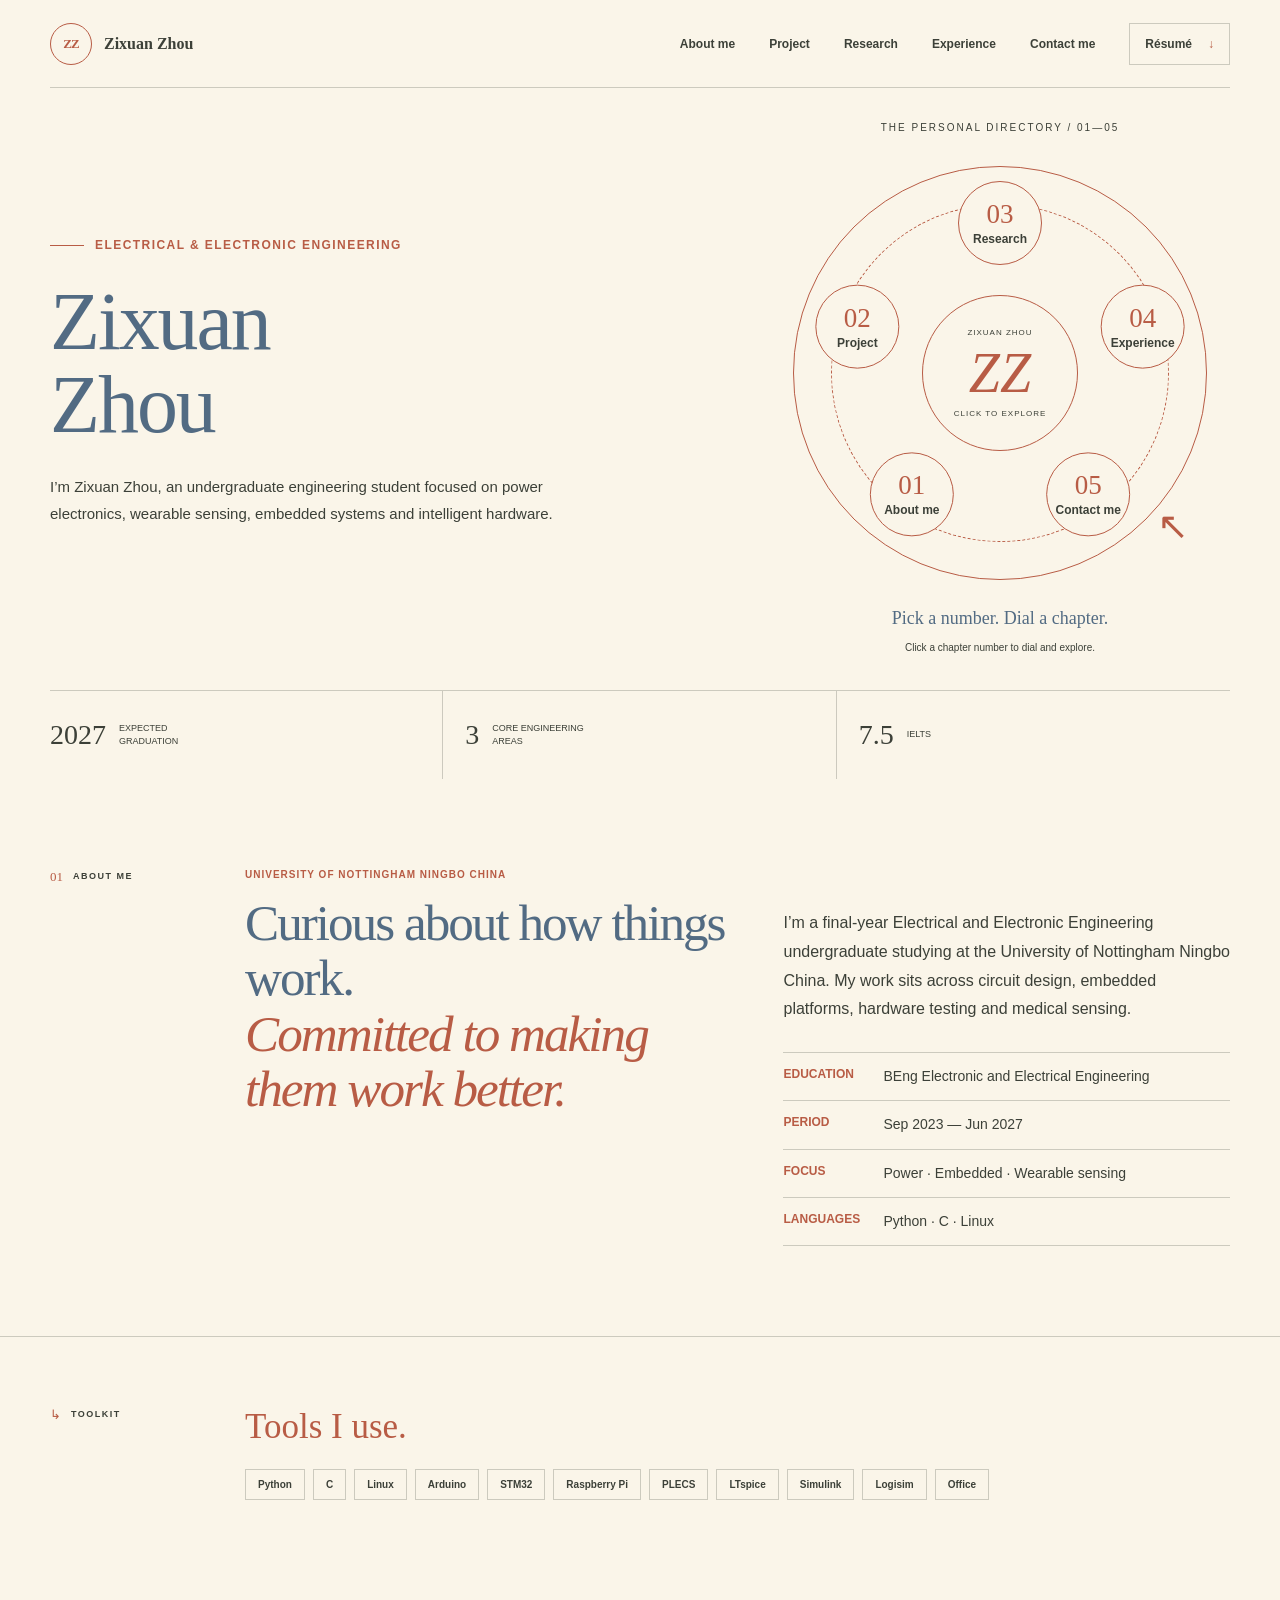
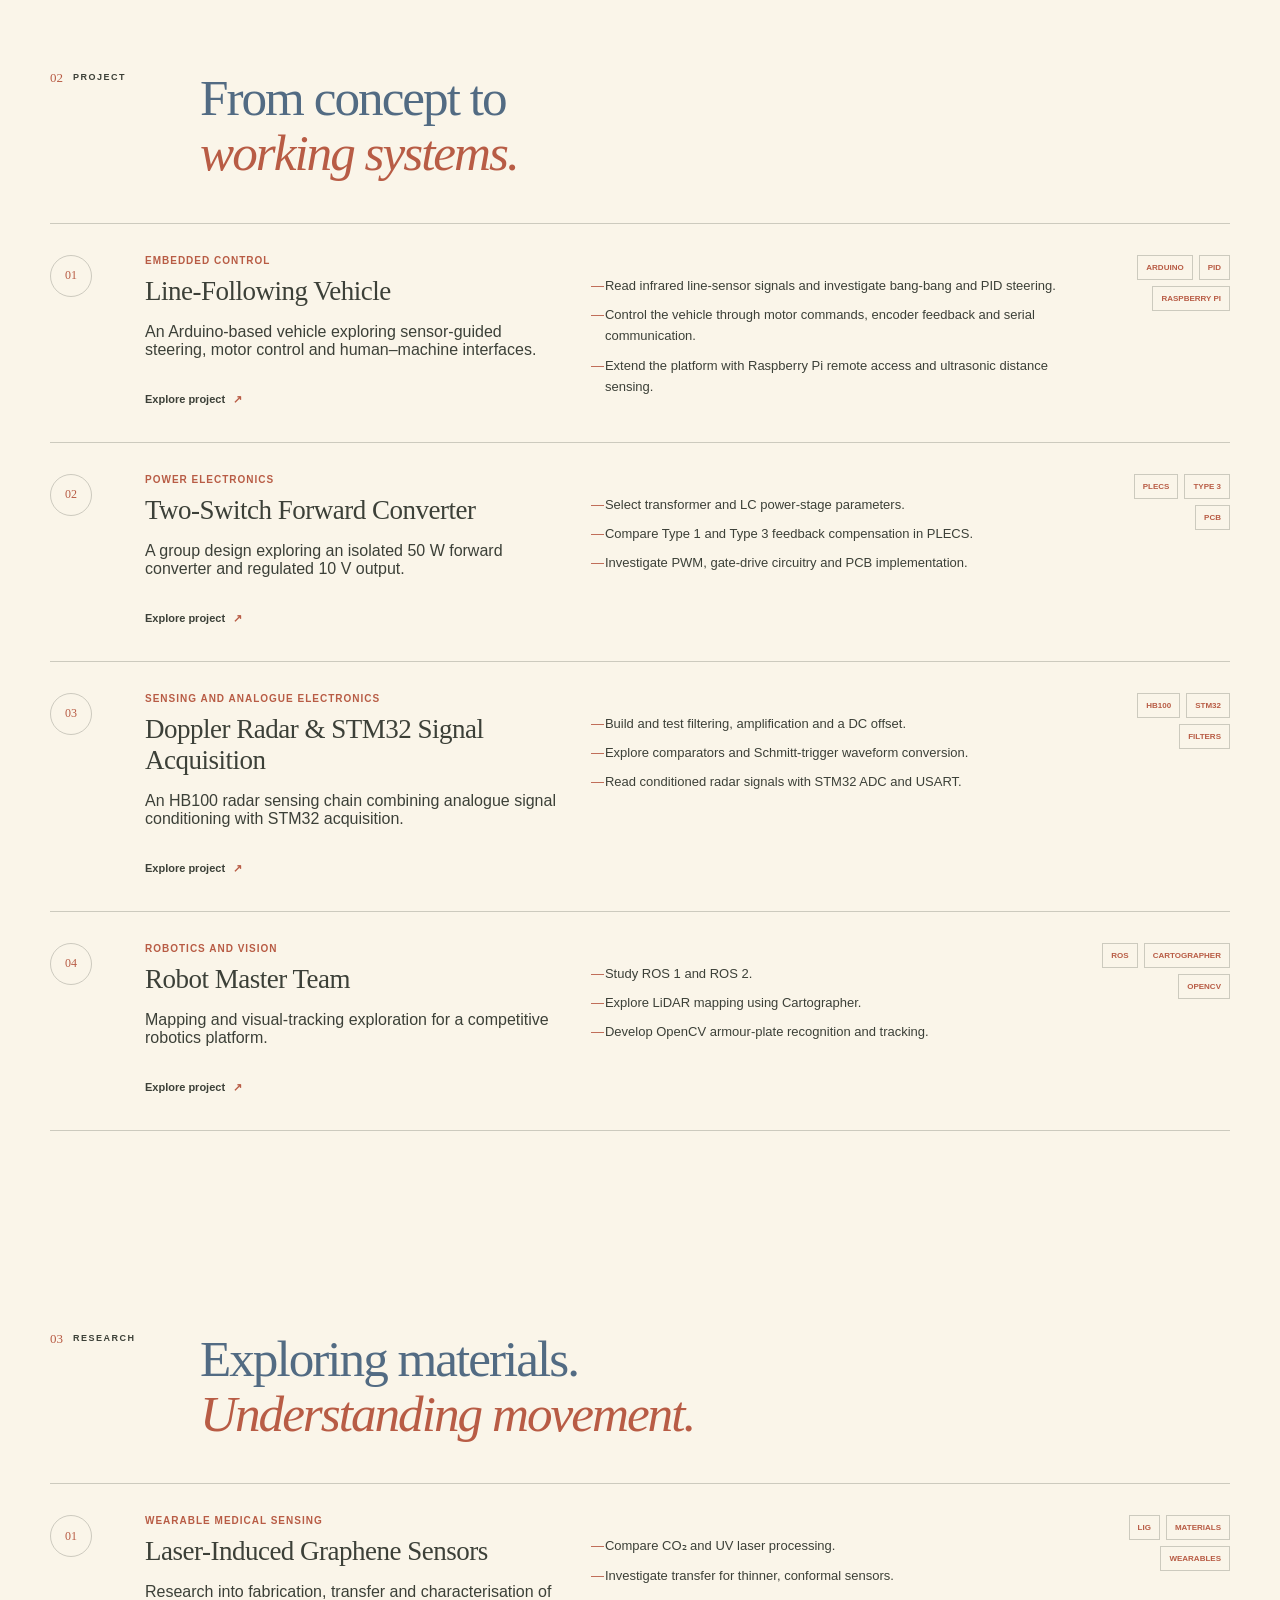
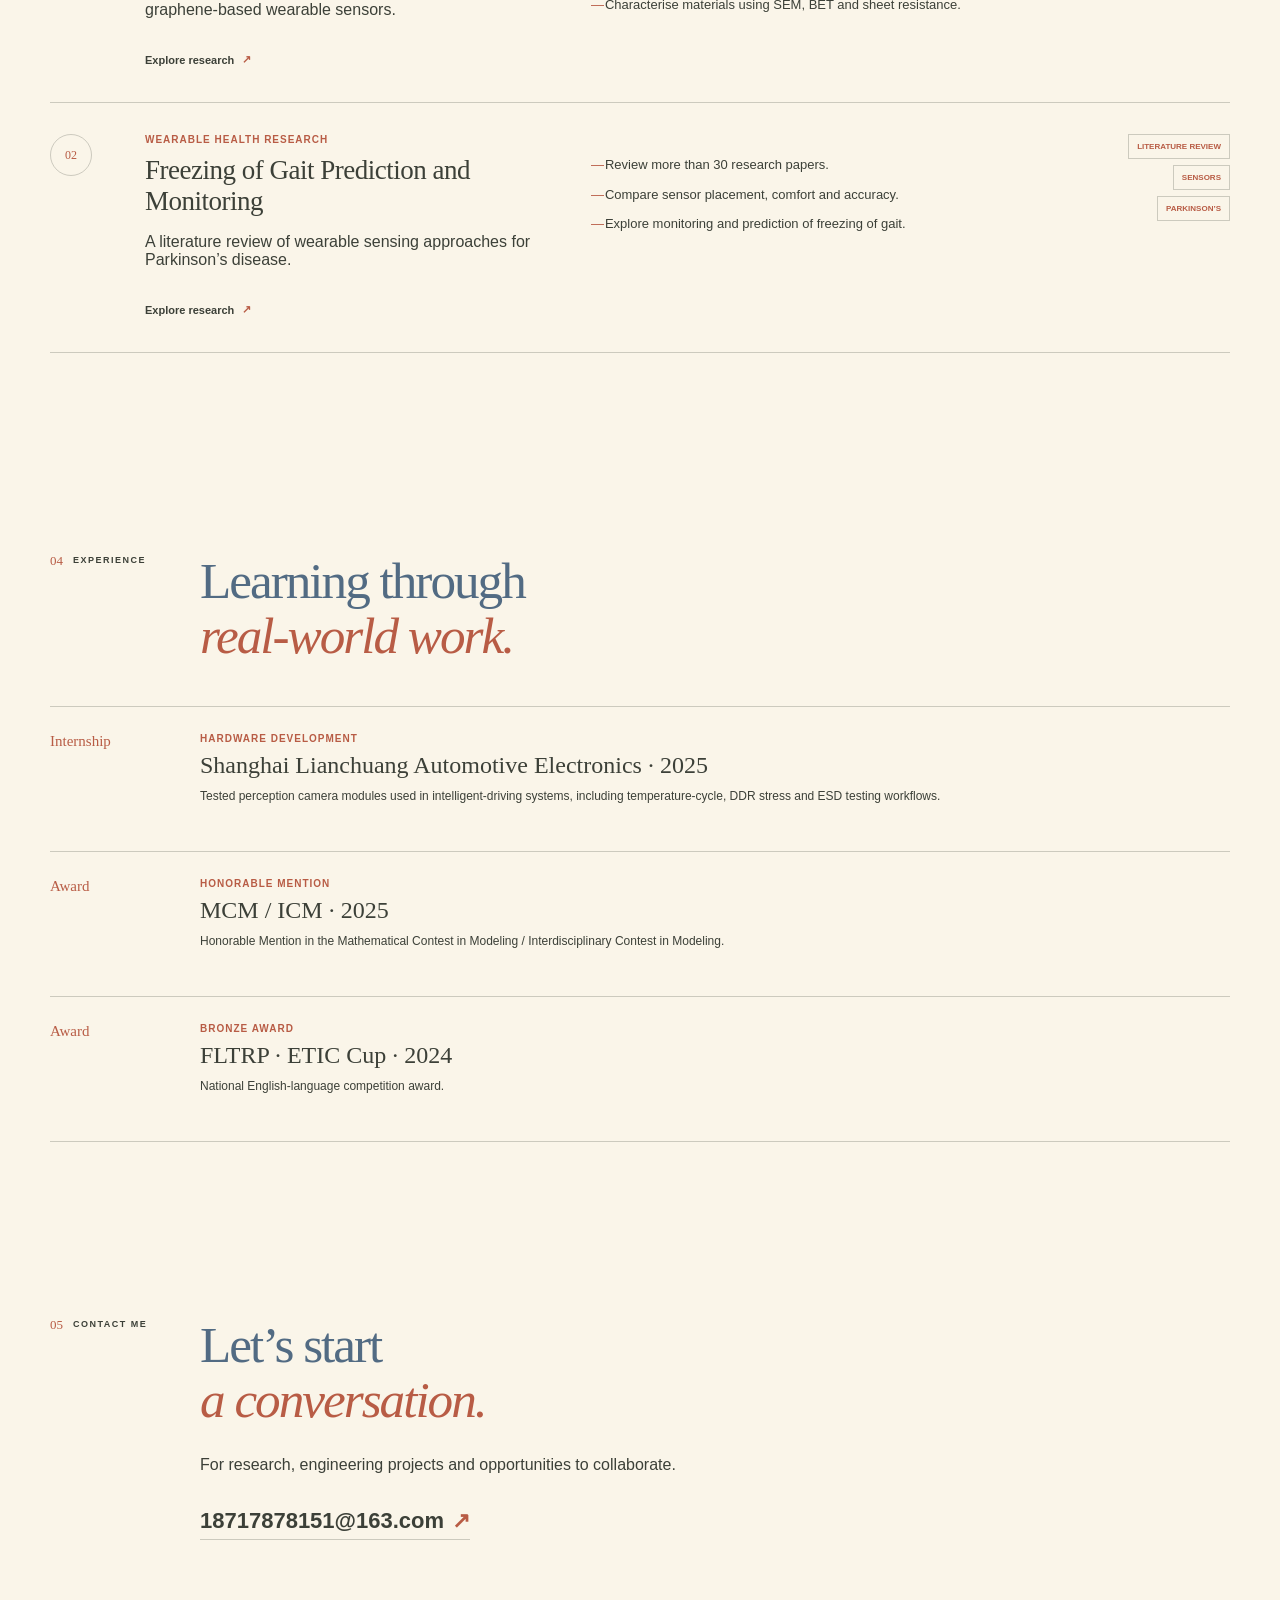
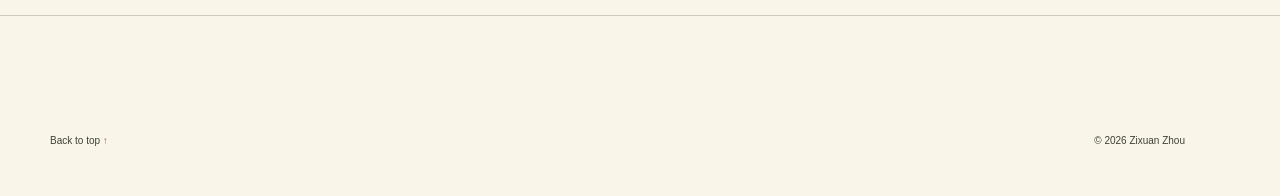
==== personal_web_new/index.html @ b35bfcdf "Publish AI-generated and human-guided personal websites" ====
<!doctype html>
<html lang="en">
  <head>
    <meta charset="UTF-8">
    <meta name="viewport" content="width=device-width, initial-scale=1">
    <meta name="description" content="Portfolio of Zixuan Zhou, Electrical and Electronic Engineering student.">
    <title>Zixuan Zhou — Electrical &amp; Electronic Engineer</title>
    <link rel="stylesheet" href="styles.css">
  </head>
  <body>
    <header class="nav-shell">
      <a class="brand" href="#top" aria-label="Zixuan Zhou home">
        <span class="brand-mark">ZZ</span>
        <span>Zixuan Zhou</span>
      </a>
      <nav aria-label="Primary navigation">
        <a href="#profile">About me</a>
        <a href="#projects">Project</a><a href="#research">Research</a>
        <a href="#experience">Experience</a>
        <a href="#contact">Contact me</a>
        <a class="nav-resume" href="周子瑄简历.pdf" download>Résumé <span aria-hidden="true">↓</span></a>
      </nav>
    </header>

    <main id="top">
      <section class="hero" aria-labelledby="hero-title">
        <div class="hero-copy">
          <p class="kicker"><span></span> Electrical &amp; Electronic Engineering</p>
          <h1 id="hero-title">Zixuan<br>Zhou</h1>
          <p class="hero-summary">I’m Zixuan Zhou, an undergraduate engineering student focused on power electronics, wearable sensing, embedded systems and intelligent hardware.</p>
        </div>

        <div class="hero-visual rotary-directory" aria-label="Rotary telephone directory">
          <p class="dial-eyebrow">THE PERSONAL DIRECTORY / 01—05</p>
          <div class="dial-body">
            <div class="dial-track" aria-hidden="true"></div>
            <div class="dial-wheel">
              <a class="dial-hole" style="--angle:-144deg" href="#profile" data-dial="0" aria-label="Dial About me"><span class="dial-number">01</span><span class="dial-label">About me</span></a>
              <a class="dial-hole" style="--angle:-72deg" href="#projects" data-dial="1" aria-label="Dial Project"><span class="dial-number">02</span><span class="dial-label">Project</span></a>
              <a class="dial-hole" style="--angle:0deg" href="#research" data-dial="2" aria-label="Dial Research"><span class="dial-number">03</span><span class="dial-label">Research</span></a>
              <a class="dial-hole" style="--angle:72deg" href="#experience" data-dial="3" aria-label="Dial Experience"><span class="dial-number">04</span><span class="dial-label">Experience</span></a>
              <a class="dial-hole" style="--angle:144deg" href="#contact" data-dial="4" aria-label="Dial Contact me"><span class="dial-number">05</span><span class="dial-label">Contact me</span></a>
            </div>
            <div class="dial-hub"><span>ZIXUAN ZHOU</span><strong>ZZ</strong><span>CLICK TO EXPLORE</span></div>
            <span class="dial-stop" aria-hidden="true">↖</span>
          </div>
          <p class="dial-status" aria-live="polite">Pick a number. Dial a chapter.</p>
          <p class="dial-hint">Click a chapter number to dial and explore.</p>
        </div>

        <div class="hero-index" aria-label="Portfolio highlights">
          <div><strong>2027</strong><span>Expected graduation</span></div>
          <div><strong>3</strong><span>Core engineering areas</span></div>
          <div><strong>7.5</strong><span>IELTS</span></div>
        </div>
      </section>

      <section id="profile" aria-labelledby="profile-title">
      <div class="profile" aria-labelledby="profile-title">
        <div class="section-label">
          <span>01</span>
          <p>About me</p>
        </div>
        <div class="profile-heading">
          <p class="kicker">University of Nottingham Ningbo China</p>
          <h2 id="profile-title">Curious about how things work.<br><em>Committed to making them work better.</em></h2>
        </div>
        <div class="profile-content">
          <p>I’m a final-year Electrical and Electronic Engineering undergraduate studying at the University of Nottingham Ningbo China. My work sits across circuit design, embedded platforms, hardware testing and medical sensing.</p>
          <dl class="facts">
            <div><dt>Education</dt><dd>BEng Electronic and Electrical Engineering</dd></div>
            <div><dt>Period</dt><dd>Sep 2023 — Jun 2027</dd></div>
            <div><dt>Focus</dt><dd>Power · Embedded · Wearable sensing</dd></div>
            <div><dt>Languages</dt><dd>Python · C · Linux</dd></div>
          </dl>
        </div>
      </div>
      <div class="toolbox" aria-labelledby="toolbox-title">
        <div class="section-label">
          <span aria-hidden="true">↳</span>
          <p>Toolkit</p>
        </div>
        <div>
          <h2 id="toolbox-title">Tools I use.</h2>
          <div class="tool-list">
            <span>Python</span><span>C</span><span>Linux</span><span>Arduino</span>
            <span>STM32</span><span>Raspberry Pi</span><span>PLECS</span>
            <span>LTspice</span><span>Simulink</span><span>Logisim</span><span>Office</span>
          </div>
        </div>
      </div>
      </section>




<section class="projects" id="projects" aria-labelledby="projects-title"><header class="section-header"><div class="section-label"><span>02</span><p>Project</p></div><h2 id="projects-title">From concept to<br><em>working systems.</em></h2></header><article class="project"><div class="project-number">01</div><div class="project-main"><p class="kicker">Embedded control</p><h3>Line-Following Vehicle</h3><p>An Arduino-based vehicle exploring sensor-guided steering, motor control and human–machine interfaces.</p><a class="text-link detail-link" href="details/line-following-vehicle.html"><span class="detail-link-label">Explore project</span> <span aria-hidden="true">↗</span></a></div><ul class="project-details"><li>Read infrared line-sensor signals and investigate bang-bang and PID steering.</li><li>Control the vehicle through motor commands, encoder feedback and serial communication.</li><li>Extend the platform with Raspberry Pi remote access and ultrasonic distance sensing.</li></ul><div class="project-tags"><span>Arduino</span><span>PID</span><span>Raspberry Pi</span></div></article><article class="project"><div class="project-number">02</div><div class="project-main"><p class="kicker">Power electronics</p><h3>Two-Switch Forward Converter</h3><p>A group design exploring an isolated 50 W forward converter and regulated 10 V output.</p><a class="text-link detail-link" href="details/forward-converter.html"><span class="detail-link-label">Explore project</span> <span aria-hidden="true">↗</span></a></div><ul class="project-details"><li>Select transformer and LC power-stage parameters.</li><li>Compare Type 1 and Type 3 feedback compensation in PLECS.</li><li>Investigate PWM, gate-drive circuitry and PCB implementation.</li></ul><div class="project-tags"><span>PLECS</span><span>Type 3</span><span>PCB</span></div></article><article class="project"><div class="project-number">03</div><div class="project-main"><p class="kicker">Sensing and analogue electronics</p><h3>Doppler Radar &amp; STM32 Signal Acquisition</h3><p>An HB100 radar sensing chain combining analogue signal conditioning with STM32 acquisition.</p><a class="text-link detail-link" href="details/doppler-radar.html"><span class="detail-link-label">Explore project</span> <span aria-hidden="true">↗</span></a></div><ul class="project-details"><li>Build and test filtering, amplification and a DC offset.</li><li>Explore comparators and Schmitt-trigger waveform conversion.</li><li>Read conditioned radar signals with STM32 ADC and USART.</li></ul><div class="project-tags"><span>HB100</span><span>STM32</span><span>Filters</span></div></article><article class="project"><div class="project-number">04</div><div class="project-main"><p class="kicker">Robotics and vision</p><h3>Robot Master Team</h3><p>Mapping and visual-tracking exploration for a competitive robotics platform.</p><a class="text-link detail-link" href="details/robot-master.html"><span class="detail-link-label">Explore project</span> <span aria-hidden="true">↗</span></a></div><ul class="project-details"><li>Study ROS 1 and ROS 2.</li><li>Explore LiDAR mapping using Cartographer.</li><li>Develop OpenCV armour-plate recognition and tracking.</li></ul><div class="project-tags"><span>ROS</span><span>Cartographer</span><span>OpenCV</span></div></article></section>
<section class="projects" id="research" aria-labelledby="research-title"><header class="section-header"><div class="section-label"><span>03</span><p>Research</p></div><h2 id="research-title">Exploring materials.<br><em>Understanding movement.</em></h2></header><article class="project"><div class="project-number">01</div><div class="project-main"><p class="kicker">Wearable medical sensing</p><h3>Laser-Induced Graphene Sensors</h3><p>Research into fabrication, transfer and characterisation of graphene-based wearable sensors.</p><a class="text-link detail-link" href="details/graphene-sensors.html"><span class="detail-link-label">Explore research</span> <span aria-hidden="true">↗</span></a></div><ul class="project-details"><li>Compare CO₂ and UV laser processing.</li><li>Investigate transfer for thinner, conformal sensors.</li><li>Characterise materials using SEM, BET and sheet resistance.</li></ul><div class="project-tags"><span>LIG</span><span>Materials</span><span>Wearables</span></div></article><article class="project"><div class="project-number">02</div><div class="project-main"><p class="kicker">Wearable health research</p><h3>Freezing of Gait Prediction and Monitoring</h3><p>A literature review of wearable sensing approaches for Parkinson’s disease.</p><a class="text-link detail-link" href="details/freezing-of-gait.html"><span class="detail-link-label">Explore research</span> <span aria-hidden="true">↗</span></a></div><ul class="project-details"><li>Review more than 30 research papers.</li><li>Compare sensor placement, comfort and accuracy.</li><li>Explore monitoring and prediction of freezing of gait.</li></ul><div class="project-tags"><span>Literature review</span><span>Sensors</span><span>Parkinson’s</span></div></article></section>
      <section class="experience" id="experience" aria-labelledby="experience-title">
        <header class="section-header">
          <div class="section-label">
            <span>04</span>
            <p>Experience</p>
          </div>
          <h2 id="experience-title">Learning through<br><em>real-world work.</em></h2>
        </header>

        <div class="timeline">
          <article>
            <span class="timeline-year">Internship</span>
            <div>
              <p class="kicker">Hardware Development</p>
              <h3>Shanghai Lianchuang Automotive Electronics · 2025</h3>
              <p>Tested perception camera modules used in intelligent-driving systems, including temperature-cycle, DDR stress and ESD testing workflows.</p>
            </div>
          </article>
          <article id="achievements" tabindex="-1">
            <span class="timeline-year">Award</span>
            <div>
              <p class="kicker">Honorable Mention</p>
              <h3>MCM / ICM · 2025</h3>
              <p>Honorable Mention in the Mathematical Contest in Modeling / Interdisciplinary Contest in Modeling.</p>
            </div>
          </article>
          <article>
            <span class="timeline-year">Award</span>
            <div>
              <p class="kicker">Bronze Award</p>
              <h3>FLTRP · ETIC Cup · 2024</h3>
              <p>National English-language competition award.</p>
            </div>
          </article>
        </div>
      </section>


      <section class="contact-section" id="contact" aria-labelledby="contact-title">
        <header class="section-header">
          <div class="section-label"><span>05</span><p>Contact me</p></div>
          <div><h2 id="contact-title">Let’s start<br><em>a conversation.</em></h2>
          <p class="contact-copy">For research, engineering projects and opportunities to collaborate.</p>
          <a class="text-link contact-email" href="mailto:18717878151@163.com">18717878151@163.com <span aria-hidden="true">↗</span></a></div>
        </header>
      </section>
    </main>

    <footer>
      <a class="back-top" href="#top">Back to top <span aria-hidden="true">↑</span></a>
      <p class="copyright">© 2026 Zixuan Zhou</p>
    </footer>
    <script src="dial.js"></script>
  </body>
</html>
---- personal_web_new/styles.css ----
:root {
  --cream: #faf5e9;
  --cream-deep: #e9ddc3;
  --ink: #3c4038;
  --ink-soft: #3c4038;
  --copper: #b85c45;
  --blue: #526b83;
  --line: rgba(60, 64, 56, 0.24);
  --white: #faf5e9;
  --paper: var(--cream);
  --serif: "Times New Roman", Times, serif;
  --sans: Calibri, "Carlito", Arial, sans-serif;
}

* { box-sizing: border-box; }

html {
  scroll-behavior: smooth;
  scroll-padding-top: 100px;
}

body {
  margin: 0;
  background: var(--cream);
  color: var(--ink);
  font-family: var(--sans);
  -webkit-font-smoothing: antialiased;
}

a { color: inherit; text-decoration: none; }

.nav-shell {
  width: min(1180px, calc(100% - 64px));
  height: 88px;
  margin: 0 auto;
  display: flex;
  align-items: center;
  justify-content: space-between;
  border-bottom: 1px solid var(--line);
}

.brand {
  display: flex;
  align-items: center;
  gap: 12px;
  font-family: var(--serif);
  font-size: 16px;
  font-weight: 700;
}

.brand-mark {
  display: grid;
  width: 42px;
  height: 42px;
  place-items: center;
  border: 1px solid var(--ink);
  border-radius: 50%;
  font-size: 13px;
  letter-spacing: -1px;
}

.nav-shell nav {
  display: flex;
  align-items: center;
  gap: 34px;
  font-size: 12px;
  font-weight: 700;
}

.nav-shell nav a {
  transition: color 180ms ease;
}

.nav-shell nav a:hover { color: var(--copper); }

.nav-resume {
  display: inline-flex;
  height: 42px;
  align-items: center;
  gap: 16px;
  padding: 0 15px;
  border: 1px solid var(--line);
  color: var(--blue);
}

.nav-resume span { color: var(--copper); }

.hero {
  width: min(1180px, calc(100% - 64px));
  min-height: 650px;
  margin: 0 auto;
  display: grid;
  grid-template-columns: 1.12fr 0.88fr;
  grid-template-rows: 1fr auto;
  align-items: center;
  column-gap: 50px;
  position: relative;
}

.hero-copy { padding: 52px 0 36px; }

.kicker {
  margin: 0;
  color: var(--blue);
  font-size: 10px;
  font-weight: 800;
  letter-spacing: 2px;
  text-transform: uppercase;
}

.hero-copy > .kicker {
  display: flex;
  align-items: center;
  gap: 11px;
}

.hero-copy > .kicker span {
  width: 34px;
  height: 1px;
  background: var(--copper);
}

.hero h1 {
  max-width: 700px;
  margin: 24px 0 26px;
  font-family: var(--serif);
  font-size: clamp(54px, 6.4vw, 82px);
  font-weight: 500;
  letter-spacing: -4px;
  line-height: 0.98;
}

.hero h1 em,
.profile h2 em,
.section-header h2 em {
  color: var(--copper);
  font-weight: 500;
}

.hero-summary {
  max-width: 560px;
  margin: 0 0 31px;
  color: var(--ink-soft);
  font-size: 15px;
  line-height: 1.8;
}

.hero-actions {
  display: flex;
  align-items: center;
  gap: 25px;
}

.button {
  display: inline-flex;
  height: 48px;
  align-items: center;
  gap: 32px;
  padding: 0 18px;
  font-size: 11px;
  font-weight: 800;
}

.button-primary {
  background: var(--ink);
  color: var(--cream);
  transition: background 180ms ease, transform 180ms ease;
}

.button-primary:hover {
  background: var(--blue);
  transform: translateY(-2px);
}

.text-link {
  display: inline-flex;
  align-items: center;
  gap: 8px;
  padding-bottom: 5px;
  border-bottom: 1px solid var(--line);
  color: var(--ink);
  font-size: 11px;
  font-weight: 800;
}

.text-link span { color: var(--copper); }

.hero-visual {
  width: 100%;
  max-width: 510px;
  aspect-ratio: 1;
  justify-self: end;
  position: relative;
  color: var(--blue);
}

.hero-visual svg {
  width: 100%;
  height: 100%;
}

.visual-tag {
  position: absolute;
  padding: 8px 10px;
  border: 1px solid var(--line);
  background: var(--cream);
  color: var(--ink-soft);
  font-size: 9px;
  font-weight: 800;
  letter-spacing: 1.5px;
  text-transform: uppercase;
}

.visual-tag-top { top: 14%; right: -2%; }
.visual-tag-bottom { bottom: 15%; left: 4%; }

.hero-index {
  grid-column: 1 / -1;
  display: grid;
  grid-template-columns: repeat(3, 1fr);
  border-top: 1px solid var(--line);
}

.hero-index div {
  min-height: 88px;
  display: flex;
  align-items: center;
  gap: 13px;
  padding: 10px 22px;
  border-right: 1px solid var(--line);
}

.hero-index div:first-child { padding-left: 0; }
.hero-index div:last-child { border-right: 0; }

.hero-index strong {
  font-family: var(--serif);
  font-size: 28px;
  font-weight: 500;
}

.hero-index span {
  max-width: 95px;
  color: var(--ink-soft);
  font-size: 9px;
  line-height: 1.5;
  text-transform: uppercase;
}

.profile {
  display: grid;
  grid-template-columns: 150px 1.05fr 0.95fr;
  gap: 45px;
  padding: 90px max(32px, calc((100% - 1180px) / 2));
  background: var(--cream-deep);
}

.section-label {
  display: flex;
  align-items: flex-start;
  gap: 10px;
  color: var(--ink-soft);
}

.section-label span {
  color: var(--copper);
  font-family: var(--serif);
  font-size: 13px;
}

.section-label p {
  margin: 2px 0 0;
  font-size: 9px;
  font-weight: 800;
  letter-spacing: 1.5px;
  text-transform: uppercase;
}

.profile-heading h2,
.section-header h2 {
  margin: 15px 0 0;
  font-family: var(--serif);
  font-size: clamp(38px, 4vw, 54px);
  font-weight: 500;
  letter-spacing: -2px;
  line-height: 1.08;
}

.profile-content {
  padding-top: 24px;
  color: var(--ink-soft);
  font-size: 13px;
  line-height: 1.8;
}

.facts {
  margin: 28px 0 0;
  border-top: 1px solid var(--line);
}

.facts div {
  display: grid;
  grid-template-columns: 75px 1fr;
  gap: 10px;
  padding: 11px 0;
  border-bottom: 1px solid var(--line);
}

.facts dt {
  color: var(--copper);
  font-size: 9px;
  font-weight: 800;
  text-transform: uppercase;
}

.facts dd {
  margin: 0;
  color: var(--ink);
  font-size: 11px;
}

.projects,
.experience {
  width: min(1180px, calc(100% - 64px));
  margin: 0 auto;
  padding: 100px 0;
}

.section-header {
  display: grid;
  grid-template-columns: 150px 1fr;
  align-items: start;
  margin-bottom: 42px;
}

.section-header h2 { margin: 0; }

.project {
  display: grid;
  grid-template-columns: 70px 1fr 1.15fr auto;
  gap: 25px;
  align-items: start;
  min-height: 218px;
  padding: 31px 0;
  border-top: 1px solid var(--line);
}

.project:last-child { border-bottom: 1px solid var(--line); }

.project-number {
  width: 42px;
  height: 42px;
  display: grid;
  place-items: center;
  border: 1px solid var(--line);
  border-radius: 50%;
  color: var(--copper);
  font-family: var(--serif);
  font-size: 12px;
}

.project-main h3 {
  margin: 10px 0 10px;
  font-family: var(--serif);
  font-size: 27px;
  font-weight: 500;
  letter-spacing: -0.5px;
}

.project-main > p:last-child {
  max-width: 330px;
  margin: 0;
  color: var(--ink-soft);
  font-size: 12px;
  line-height: 1.7;
}

.project-details {
  margin: 20px 0 0;
  padding: 0;
  list-style: none;
  color: var(--ink-soft);
  font-size: 11px;
  line-height: 1.65;
}

.project-details li {
  position: relative;
  margin-bottom: 8px;
  padding-left: 14px;
}

.project-details li::before {
  position: absolute;
  left: 0;
  color: var(--copper);
  content: "—";
}

.project-tags {
  display: flex;
  max-width: 130px;
  flex-wrap: wrap;
  justify-content: flex-end;
  gap: 6px;
}

.project-tags span {
  padding: 7px 8px;
  border: 1px solid var(--line);
  color: var(--blue);
  font-size: 8px;
  font-weight: 800;
  text-transform: uppercase;
}

.publication {
  display: grid;
  grid-template-columns: 0.75fr 1.25fr;
  gap: 70px;
  padding: 70px max(32px, calc((100% - 1180px) / 2));
  background: var(--blue);
  color: var(--cream);
}

.publication-meta {
  display: flex;
  flex-direction: column;
  justify-content: space-between;
  border-right: 1px solid rgba(244, 240, 230, 0.35);
}

.publication-meta .kicker { color: var(--cream-deep); }

.publication-meta span {
  color: rgba(244, 240, 230, 0.65);
  font-size: 9px;
}

.publication h2 {
  max-width: 760px;
  margin: 0 0 16px;
  font-family: var(--serif);
  font-size: clamp(30px, 3.5vw, 44px);
  font-weight: 500;
  letter-spacing: -1px;
  line-height: 1.12;
}

.publication p:not(.kicker) {
  max-width: 700px;
  color: rgba(244, 240, 230, 0.78);
  font-size: 12px;
  line-height: 1.8;
}

.publication .text-link {
  border-color: rgba(244, 240, 230, 0.35);
  color: var(--cream);
}

.timeline {
  border-top: 1px solid var(--line);
}

.timeline article {
  display: grid;
  grid-template-columns: 150px 1fr;
  min-height: 145px;
  align-items: start;
  padding: 26px 0;
  border-bottom: 1px solid var(--line);
}

.timeline-year {
  color: var(--copper);
  font-family: var(--serif);
  font-size: 15px;
}

.timeline h3 {
  margin: 8px 0 7px;
  font-family: var(--serif);
  font-size: 24px;
  font-weight: 500;
}

.timeline article div p:last-child {
  max-width: 760px;
  margin: 0;
  color: var(--ink-soft);
  font-size: 12px;
  line-height: 1.7;
}

.toolbox {
  display: grid;
  grid-template-columns: 150px 1fr;
  gap: 45px;
  padding: 70px max(32px, calc((100% - 1180px) / 2));
  border-top: 1px solid var(--line);
  background: var(--cream-deep);
}

.toolbox h2 {
  margin: 0 0 22px;
  font-family: var(--serif);
  font-size: 35px;
  font-weight: 500;
}

.tool-list {
  display: flex;
  flex-wrap: wrap;
  gap: 8px;
}

.tool-list span {
  padding: 9px 12px;
  border: 1px solid var(--line);
  background: var(--cream);
  color: var(--ink-soft);
  font-size: 10px;
  font-weight: 700;
}

footer {
  min-height: 180px;
  display: grid;
  grid-template-columns: 1fr auto auto;
  align-items: end;
  gap: 45px;
  padding: 50px max(32px, calc((100% - 1180px) / 2));
  background: var(--ink);
  color: var(--cream);
}

footer > div a {
  display: block;
  margin-top: 10px;
  font-family: var(--serif);
  font-size: 24px;
}

footer .kicker { color: var(--cream-deep); }

.back-top,
.copyright {
  margin: 0;
  color: rgba(244, 240, 230, 0.72);
  font-size: 10px;
}

.back-top span { color: var(--copper); }

@media (max-width: 900px) {
  .nav-shell,
  .hero,
  .projects,
  .experience {
    width: calc(100% - 40px);
  }

  .nav-shell nav { gap: 18px; }
  .hero {
    grid-template-columns: 1fr 0.72fr;
    column-gap: 20px;
  }
  .hero h1 { font-size: clamp(48px, 8vw, 68px); }
  .profile {
    grid-template-columns: 110px 1fr;
  }
  .profile-content {
    grid-column: 2;
  }
  .project {
    grid-template-columns: 55px 1fr 1fr;
  }
  .project-tags {
    grid-column: 2 / -1;
    max-width: none;
    justify-content: flex-start;
  }
}

@media (max-width: 680px) {
  html { scroll-padding-top: 75px; }

  .nav-shell {
    height: 72px;
  }

  .nav-shell nav a:not(.nav-resume),
  .brand > span:last-child {
    display: none;
  }

  .nav-resume {
    height: 38px;
  }

  .hero {
    min-height: 0;
    grid-template-columns: 1fr;
    grid-template-rows: auto auto auto;
  }

  .hero-copy {
    padding: 52px 0 30px;
  }

  .hero h1 {
    font-size: clamp(48px, 14vw, 68px);
    letter-spacing: -3px;
  }

  .hero-summary {
    font-size: 13px;
  }

  .hero-actions {
    align-items: flex-start;
    flex-direction: column;
  }

  .hero-visual {
    max-width: 390px;
    justify-self: center;
  }

  .hero-index {
    grid-template-columns: 1fr 1fr;
  }

  .hero-index div {
    min-height: 75px;
  }

  .hero-index div:nth-child(2) { border-right: 0; }
  .hero-index div:last-child {
    grid-column: 1 / -1;
    border-top: 1px solid var(--line);
  }

  .profile,
  .section-header,
  .timeline article,
  .toolbox {
    grid-template-columns: 1fr;
  }

  .profile {
    gap: 22px;
    padding: 68px 20px;
  }

  .profile-heading h2,
  .section-header h2 {
    font-size: 39px;
  }

  .profile-content {
    grid-column: 1;
  }

  .projects,
  .experience {
    padding: 72px 0;
  }

  .section-header {
    gap: 18px;
  }

  .project {
    grid-template-columns: 48px 1fr;
    gap: 14px;
  }

  .project-details,
  .project-tags {
    grid-column: 2;
  }

  .project-tags {
    justify-content: flex-start;
  }

  .publication {
    grid-template-columns: 1fr;
    gap: 25px;
    padding: 55px 20px;
  }

  .publication-meta {
    min-height: 70px;
    border-right: 0;
    border-bottom: 1px solid rgba(244, 240, 230, 0.35);
  }

  .publication-meta span { margin-bottom: 16px; }

  .timeline article {
    gap: 12px;
  }

  .toolbox {
    gap: 18px;
    padding: 55px 20px;
  }

  footer {
    min-height: 210px;
    grid-template-columns: 1fr auto;
    align-items: end;
  }

  footer > div { grid-column: 1 / -1; }
  footer > div a { font-size: 18px; }
}

/* Vintage print palette: paper backgrounds, red accents, blue headings. */
h1, h2 { color: var(--blue); }
.kicker, .project-tags span, .brand-mark, .hero-visual {
  color: var(--copper);
}
.brand-mark { border-color: var(--copper); }
.nav-resume { color: var(--ink); }
.button-primary {
  background: var(--cream-deep);
  color: var(--ink);
  border: 1px solid var(--line);
}
.button-primary span { color: var(--copper); }
.button-primary:hover { background: var(--cream); }
.publication, footer {
  background: var(--cream-deep);
  color: var(--ink);
}
.publication-meta { border-color: var(--line); }
.publication-meta .kicker, footer .kicker { color: var(--copper); }
.publication-meta span, .publication p:not(.kicker),
.publication .text-link, .back-top, .copyright { color: var(--ink); }
.publication .text-link { border-color: var(--line); }
/* Rotary telephone chapter directory */
.rotary-directory { max-width:510px; color:var(--copper); aspect-ratio:auto; padding:24px 0; }
.dial-eyebrow,.dial-hint,.dial-status { text-align:center; }
.dial-eyebrow { font-size:10px; letter-spacing:2px; color:var(--ink); }
.dial-body { position:relative; width:100%; aspect-ratio:1; isolation:isolate; }
.dial-track { position:absolute; inset:5%; border:1px solid var(--copper); border-radius:50%; }
.dial-track::after { content:''; position:absolute; inset:9%; border:1px dashed var(--copper); border-radius:50%; }
.dial-wheel { position:absolute; inset:0; border-radius:50%; touch-action:pan-y; transition:transform 650ms cubic-bezier(.22,.7,.2,1); }
.dial-wheel.dragging { transition:none; touch-action:none; }
.dial-hole { position:absolute; left:50%; top:50%; width:76px; height:76px; margin:-38px; display:flex; flex-direction:column; align-items:center; justify-content:center; gap:4px; border:1.5px solid var(--copper); border-radius:50%; background:var(--cream); color:var(--ink); transform:rotate(var(--angle)) translateY(-170px) rotate(calc(-1 * var(--angle))); cursor:grab; user-select:none; -webkit-user-drag:none; }
.dial-hole:hover,.dial-hole:focus-visible { background:var(--cream-deep); outline:2px solid var(--copper); outline-offset:4px; }
.dial-number { font-family:var(--serif); font-size:27px; color:var(--copper); line-height:1; }
.dial-label { font-size:9px; font-weight:700; text-align:center; }
.dial-hub { position:absolute; inset:33%; display:flex; flex-direction:column; align-items:center; justify-content:center; gap:8px; border-radius:50%; background:var(--cream-deep); color:var(--ink); pointer-events:none; border:1px solid var(--copper); }
.dial-hub strong { font:italic 56px var(--serif); color:var(--blue); line-height:1; }
.dial-hub span { font-size:8px; letter-spacing:1px; }
.dial-stop { position:absolute; right:9%; bottom:12%; font-size:38px; pointer-events:none; }
.dial-status { min-height:22px; margin:5px 0; font-family:var(--serif); color:var(--blue); font-size:18px; }
.dial-hint { font-size:10px; color:var(--ink); line-height:1.6; }
#achievements { scroll-margin-top:100px; }
@media(max-width:1100px) { .dial-hole { transform:rotate(var(--angle)) translateY(-135px) rotate(calc(-1 * var(--angle))); width:66px; height:66px; margin:-33px; } }
@media(max-width:680px) { .dial-hole { transform:rotate(var(--angle)) translateY(-130px) rotate(calc(-1 * var(--angle))); width:64px; height:64px; margin:-32px; } .dial-label {font-size:8px;} .dial-hub strong {font-size:44px;} }
@media(max-width:360px) { .dial-hole { transform:rotate(var(--angle)) translateY(-112px) rotate(calc(-1 * var(--angle))); width:58px;height:58px;margin:-29px; } }
@media(prefers-reduced-motion:reduce) { html {scroll-behavior:auto;} .dial-wheel {transition:none;} }

/* Click-only dial and warm-paper colour pairing. */
.dial-hub strong { color:var(--copper); }
.dial-hole { cursor:pointer; }
.profile h2, .toolbox h2, .publication h2 { color:var(--copper); }
.dial-hole:hover .dial-number, .dial-hole:focus-visible .dial-number { color:var(--copper); }
.dial-wheel.is-dialling { pointer-events:none; }

.detail-link { margin-top:18px; } .project-main h3 a:hover { color:var(--copper); text-decoration:underline; text-underline-offset:5px; }
.case-study {width:min(850px,calc(100% - 40px));margin:70px auto 100px;} .case-study h1 {font:500 clamp(38px,6vw,68px)/1.1 var(--serif); color:var(--blue);margin:20px 0;} .case-intro {font-size:19px;line-height:1.8;} .case-study .project-tags {max-width:none;justify-content:flex-start;margin:24px 0 48px;} .case-section {border-top:1px solid var(--line);padding:28px 0;} .case-section h2 {font:500 30px var(--serif);} .case-section p {font-size:16px;line-height:1.9;} .case-study>.text-link {margin:25px 20px 0 0;} a:focus-visible {outline:2px solid var(--copper);outline-offset:5px;}

.contact-section { padding:75px max(32px,calc((100% - 1180px)/2)); background:var(--cream); border-bottom:1px solid var(--line); } .contact-section .section-header {margin-bottom:0;} .contact-copy {color:var(--ink);line-height:1.8;margin-top:24px;} .contact-email {font-size:clamp(14px,2.5vw,22px);margin-top:12px;} @media(max-width:680px){.contact-section{padding:55px 20px;}}

.evidence-grid {display:grid;grid-template-columns:repeat(2,minmax(0,1fr));gap:24px;margin-top:28px;}
.evidence-grid figure {margin:0;min-width:0;}
.evidence-grid img {display:block;width:100%;height:auto;border:1px solid var(--line);background:var(--cream);}
.evidence-grid figcaption {font-size:13px;line-height:1.7;margin-top:10px;color:var(--ink);}
.results-table {overflow-x:auto;margin:20px 0 40px;} .results-table table {border-collapse:collapse;width:100%;text-align:left;} .results-table th,.results-table td {padding:14px 10px;border-bottom:1px solid var(--line);} .results-table caption {text-align:left;padding-bottom:14px;line-height:1.6;}
@media(max-width:680px) {
 .evidence-grid {grid-template-columns:1fr;}
 .hero-summary,.profile-content,.project-main>p:last-child,.project-main>p,.project-details,.timeline article div p:last-child {font-size:16px;line-height:1.8;}
 .project-main h3 {font-size:25px;overflow-wrap:anywhere;}
 .case-study {margin-top:40px;} .case-section h2 {font-size:27px;}
 .nav-shell {height:auto;min-height:72px;gap:16px;flex-wrap:wrap;padding:12px 0;}
 .nav-shell nav {flex-wrap:wrap;gap:8px 16px;}
 .nav-shell nav a:not(.nav-resume) {display:inline-flex;align-items:center;min-height:44px;}
 .nav-shell:has(nav) {align-items:flex-start;} .nav-shell:has(nav) nav {flex:1;justify-content:flex-end;}
 .text-link {min-height:44px;align-items:center;} .project-tags span,.tool-list span {font-size:11px;}
 .dial-hole {width:66px;height:66px;margin:-33px;transform:rotate(var(--angle)) translateY(clamp(-130px,-33vw,-100px)) rotate(calc(-1 * var(--angle)));}
 .dial-label {font-size:9px;} .dial-hub span {font-size:7px;letter-spacing:.4px;}
 footer {padding:36px 20px;gap:24px;} footer>div a {overflow-wrap:anywhere;}
}

/* Warm paper is the default; deeper beige appears only on hover/focus. */
.profile, .toolbox, .publication, footer, .button-primary {
  background:var(--cream);
  transition:background-color 220ms ease;
}
.dial-hub {background:var(--cream);transition:background-color 220ms ease;}
@media(hover:hover) {
  .profile:hover, .toolbox:hover, .publication:hover, footer:hover,
  .button-primary:hover, .dial-body:hover .dial-hub {background:var(--cream-deep);}
}
.profile:focus-within, .toolbox:focus-within, .publication:focus-within,
footer:focus-within, .button-primary:focus-visible {background:var(--cream-deep);}
@media(prefers-reduced-motion:reduce) {
  .profile, .toolbox, .publication, footer, .button-primary, .dial-hub {transition:none;}
}

/* Apply the same paper hover treatment to all five chapters. */
#profile, #contact, #projects, #research, #experience {
  background-color:var(--cream);
  transition:background-color 220ms ease;
}
@media(hover:hover) {
  #profile:hover, #contact:hover, #projects:hover, #research:hover, #experience:hover,
  #profile:hover .profile, #profile:hover .toolbox {background-color:var(--cream-deep);}
}
#profile:focus-within, #contact:focus-within, #projects:focus-within,
#research:focus-within, #experience:focus-within {background-color:var(--cream-deep);}
@media(prefers-reduced-motion:reduce) {
  #profile, #contact, #projects, #research, #experience {transition:none;}
}

/* Projects and research highlight each entry independently. */
#projects:hover, #projects:focus-within,
#research:hover, #research:focus-within {background-color:var(--cream);}
#projects > .project, #research > .project {
  background-color:var(--cream);
  transition:background-color 220ms ease;
}
@media(hover:hover) {
  #projects > .project:hover, #research > .project:hover {
    background-color:var(--cream-deep);
  }
}
#projects > .project:focus-within, #research > .project:focus-within {
  background-color:var(--cream-deep);
}
@media(prefers-reduced-motion:reduce) {
  #projects > .project, #research > .project {transition:none;}
}

/* Experience entries highlight independently, matching chapters 03 and 04. */
#experience:hover, #experience:focus-within {background-color:var(--cream);}
#experience .timeline > article {
  background-color:var(--cream);
  transition:background-color 220ms ease;
}
@media(hover:hover) {
  #experience .timeline > article:hover {background-color:var(--cream-deep);}
}
#experience .timeline > article:focus-within {background-color:var(--cream-deep);}
@media(prefers-reduced-motion:reduce) {
  #experience .timeline > article {transition:none;}
}

/* Increase project and research bullet summaries by 2px. */
#projects .project-details, #research .project-details {font-size:13px;}
@media(max-width:680px) {
  #projects .project-details, #research .project-details {font-size:18px;}
}

/* Clear interaction feedback for project and research detail links. */
.detail-link {transition:color 180ms ease,border-color 180ms ease;}
.detail-link span {display:inline-block;transition:transform 180ms ease;}
@media(hover:hover) {
  .detail-link:hover {color:var(--copper);border-bottom-color:var(--copper);text-decoration:underline;text-underline-offset:5px;}
  .detail-link:hover span {transform:translate(3px,-2px);}
}
.detail-link:focus-visible {color:var(--copper);border-bottom-color:var(--copper);text-decoration:underline;text-underline-offset:5px;}
@media(prefers-reduced-motion:reduce) {
  .detail-link,.detail-link span {transition:none;}
  .detail-link:hover span {transform:none;}
}

/* Underline the label only; keep the arrow undecorated. */
.detail-link, .detail-link:focus-visible {border-bottom:0;text-decoration:none;}
.detail-link .detail-link-label {color:inherit;transform:none;}
.detail-link:focus-visible .detail-link-label {text-decoration:underline;text-underline-offset:5px;}
@media(hover:hover) {
  .detail-link:hover {border-bottom:0;text-decoration:none;}
  .detail-link:hover .detail-link-label {transform:none;text-decoration:underline;text-underline-offset:5px;}
}

/* Larger chapter circles and labels; number size remains unchanged. */
.dial-hole {width:84px;height:84px;margin:-42px;}
.dial-label {font-size:10px;}
@media(max-width:1100px) {
  .dial-hole {width:74px;height:74px;margin:-37px;}
}
@media(max-width:680px) {
  .dial-hole {width:74px;height:74px;margin:-37px;}
  .dial-label {font-size:10px;}
}

/* Compact dial geometry without scaling the numbers or chapter labels. */
.rotary-directory {max-width:460px;}
.dial-label {font-size:12px;}
.dial-hole {transform:rotate(var(--angle)) translateY(-150px) rotate(calc(-1 * var(--angle)));}
@media(max-width:1100px) {
 .dial-hole {transform:rotate(var(--angle)) translateY(-120px) rotate(calc(-1 * var(--angle)));}
}
@media(max-width:680px) {
 .rotary-directory {max-width:350px;}
 .dial-label {font-size:12px;}
 .dial-hole {transform:rotate(var(--angle)) translateY(clamp(-116px,-30vw,-90px)) rotate(calc(-1 * var(--angle)));}
}

/* Academic typography: Times headings paired with Calibri supporting text. */
h1, h2, h3 {font-family:var(--serif);}
#hero-title {font-family:var(--serif);font-weight:400;letter-spacing:-0.025em;line-height:1.02;}
.kicker {font-family:var(--sans);letter-spacing:0.1em;font-weight:700;}
.hero-copy > .kicker {font-family:var(--sans);font-size:12px;letter-spacing:0.12em;line-height:1.6;}
button, input, textarea, select {font-family:var(--sans);}
.dial-label, .dial-hub span, .dial-eyebrow, .dial-hint {font-family:var(--sans);}

/* About me: readable supporting text and consistent chapter typography. */
.profile-content {font-size:16px;}
.facts dt {font-size:12px;}
.facts dd {font-size:14px;}
.facts div {grid-template-columns:90px minmax(0,1fr);}
.profile-heading h2, .section-header h2 {
 font-family:var(--serif);font-size:clamp(38px,4vw,54px);
 font-weight:500;line-height:1.08;letter-spacing:-2px;font-style:normal;
}
.profile-heading h2 {color:var(--blue);}
.profile-heading h2 em {color:var(--copper);font-style:italic;}
@media(max-width:680px) {
 .profile-content {font-size:19px;}
 .profile-heading h2, .section-header h2 {font-size:39px;}
}
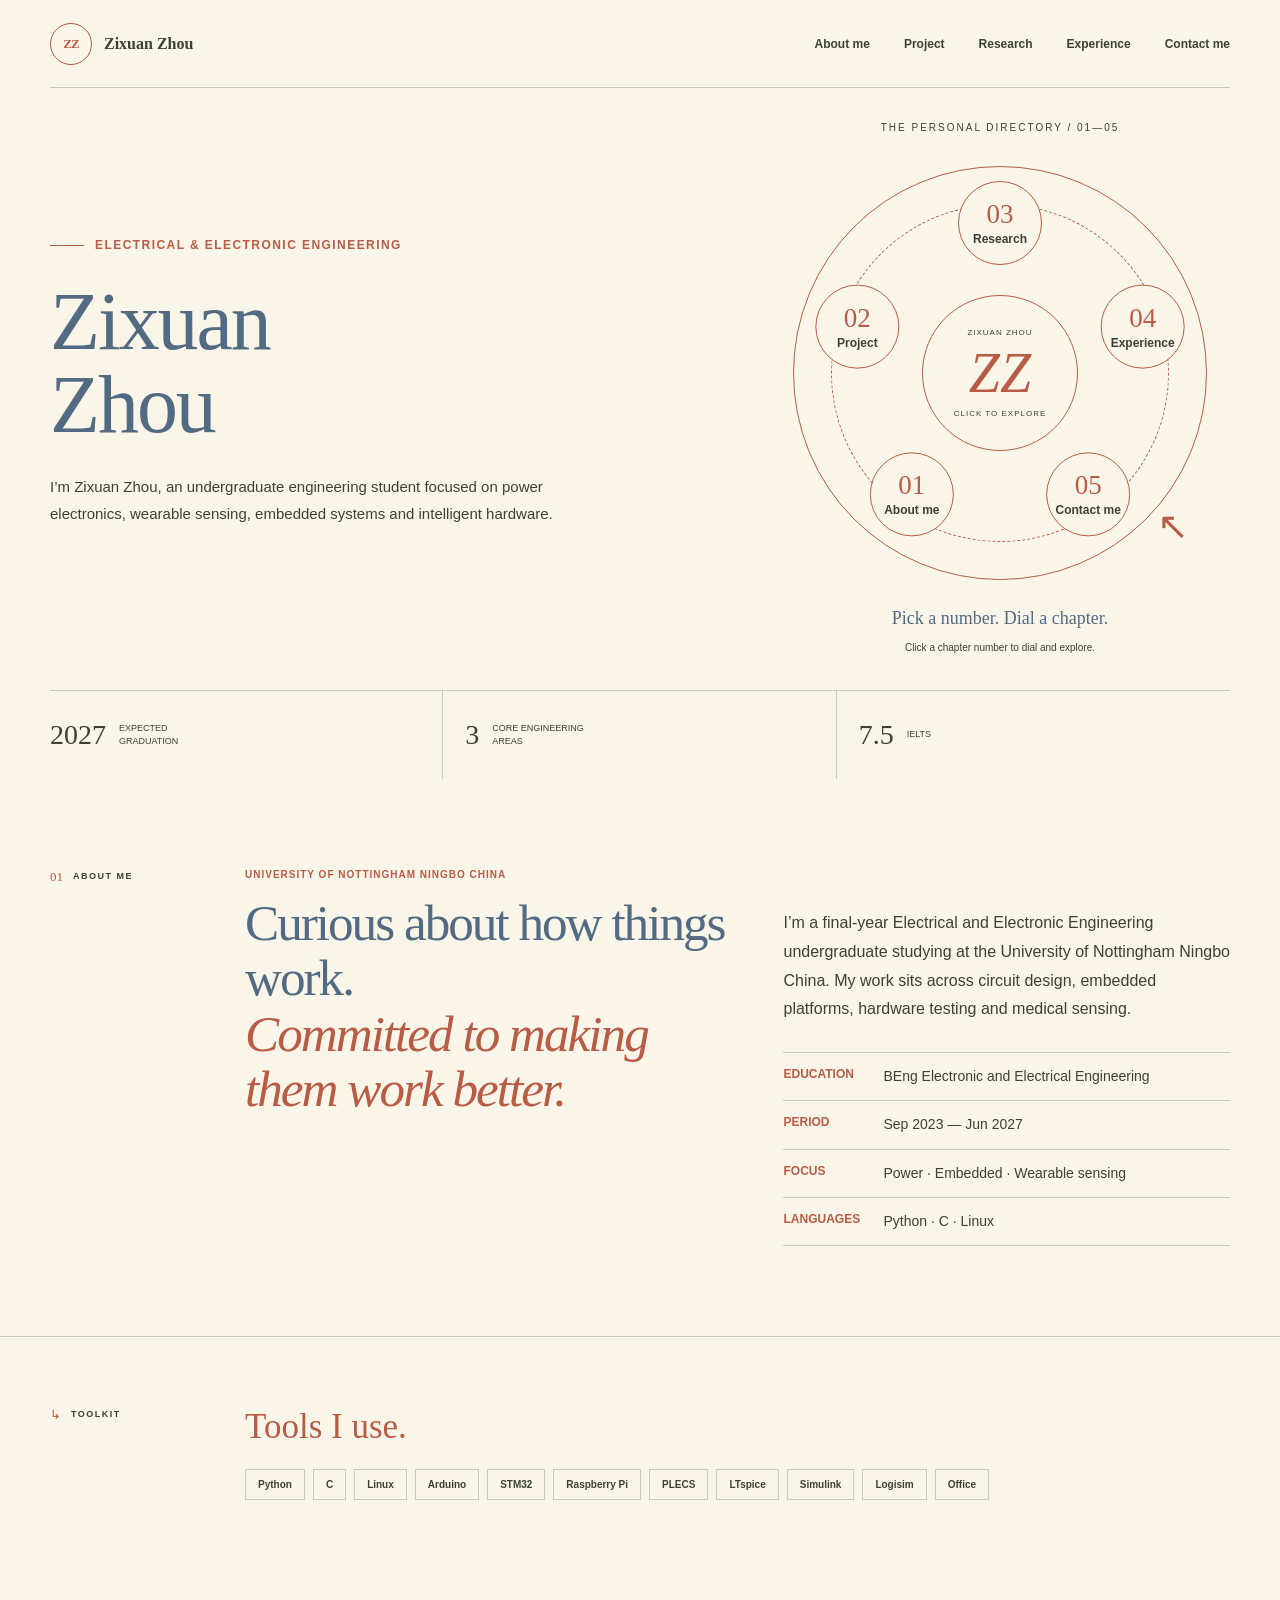
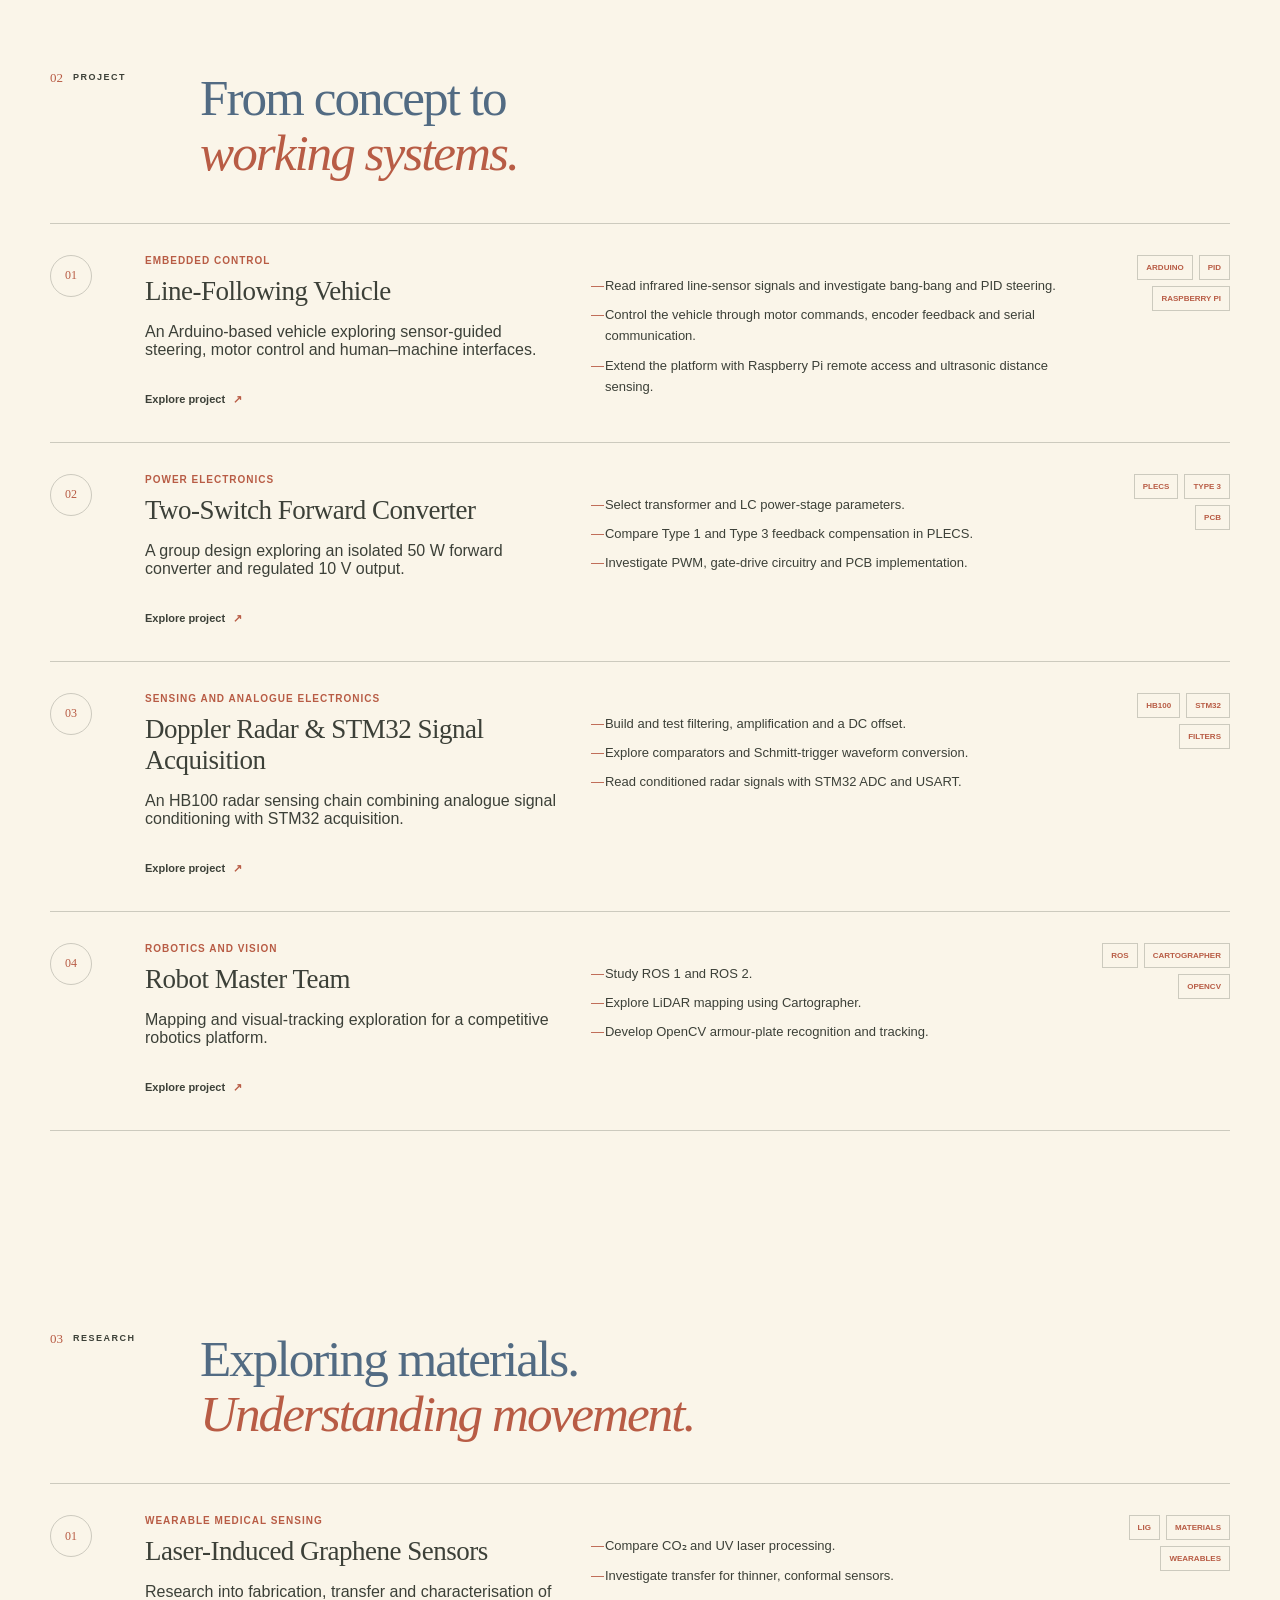
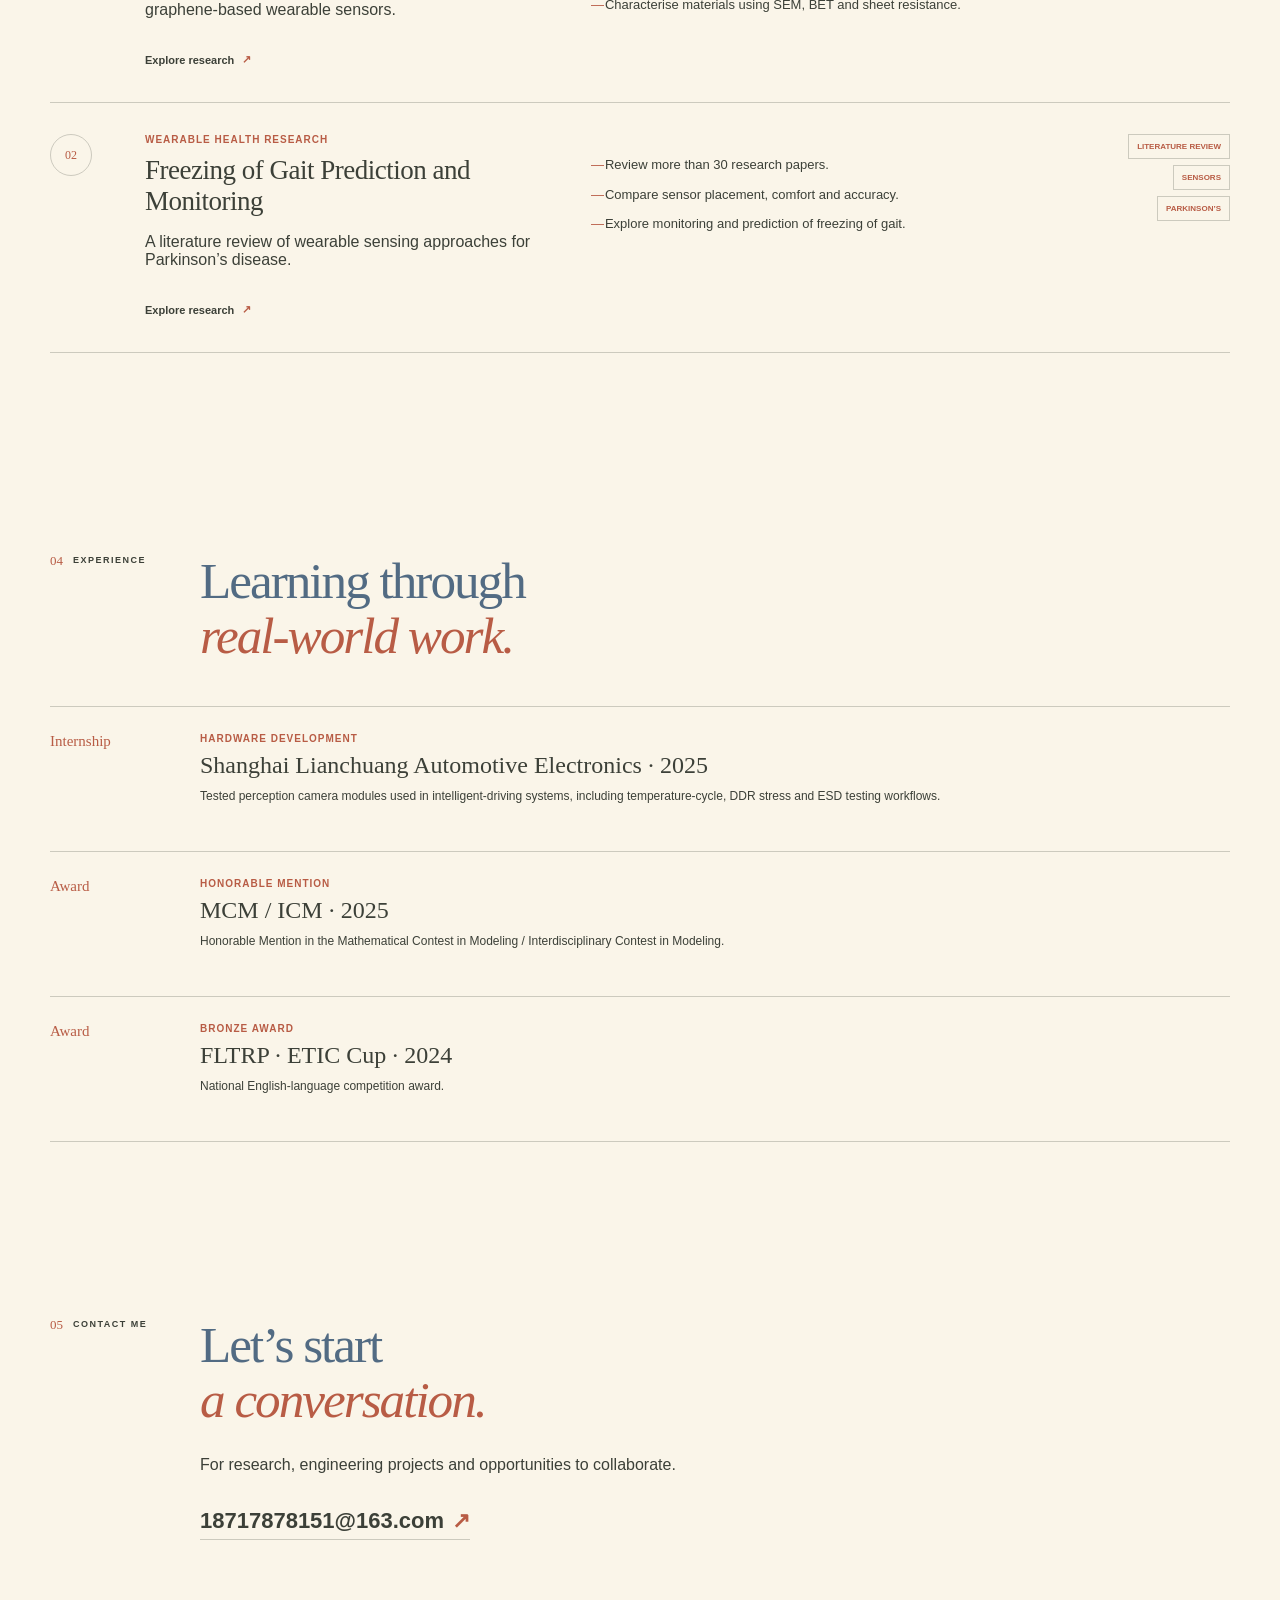
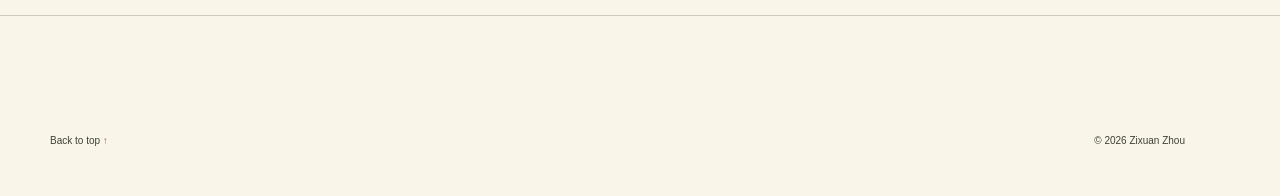
==== commit cf92d082: "Remove resume PDFs and download links from both websites" ====
--- a/personal_web_new/index.html
+++ b/personal_web_new/index.html
@@ -18,7 +18,6 @@
         <a href="#projects">Project</a><a href="#research">Research</a>
         <a href="#experience">Experience</a>
         <a href="#contact">Contact me</a>
-        <a class="nav-resume" href="周子瑄简历.pdf" download>Résumé <span aria-hidden="true">↓</span></a>
       </nav>
     </header>
 
